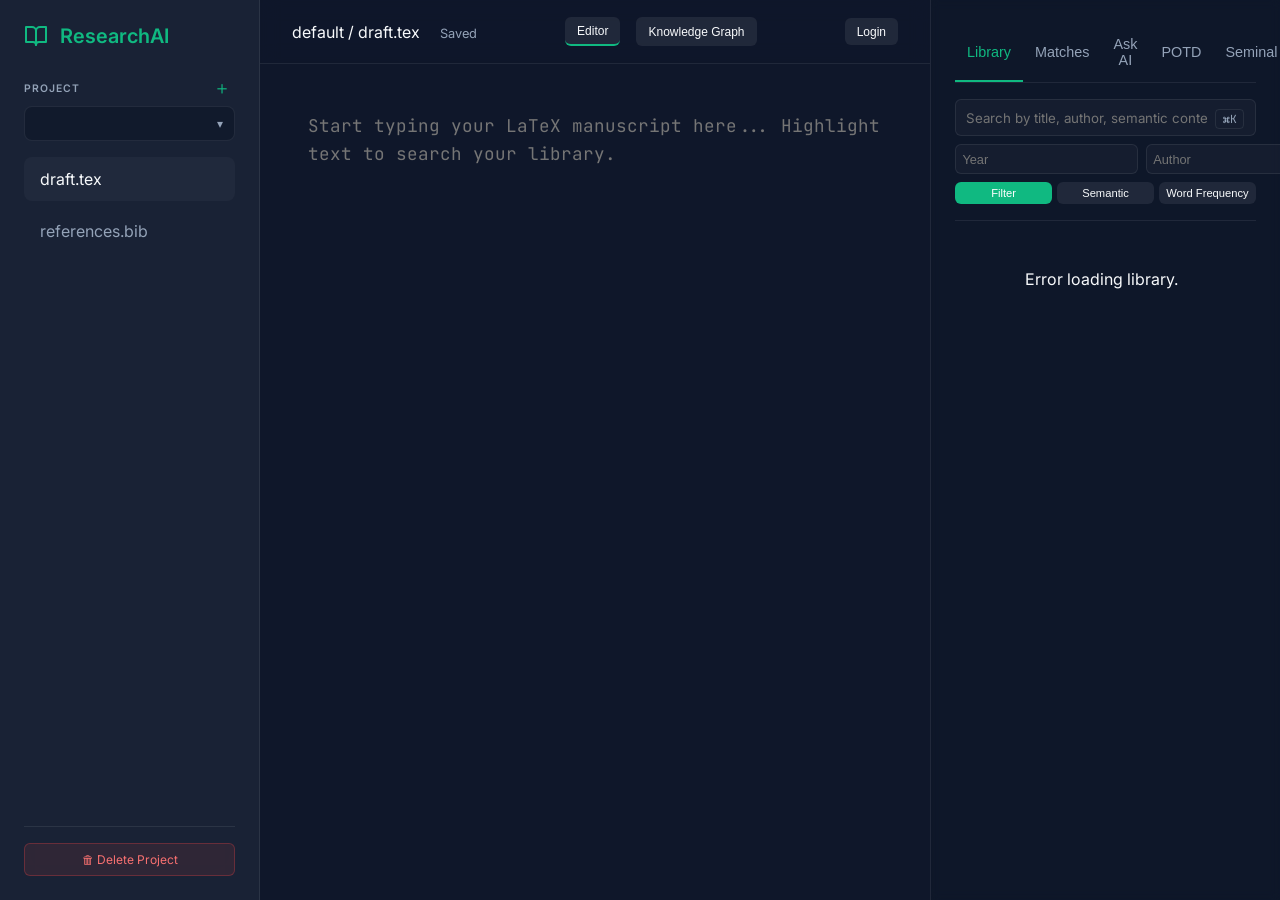
==== frontend_module/index.html @ eb029fa6 "first commit" ====
<!doctype html>
<html lang="en">
  <head>
    <meta charset="UTF-8" />
    <meta name="viewport" content="width=device-width, initial-scale=1.0" />
    <title>My AI Research Assistant | LaTeX Editor</title>
    <meta
      name="description"
      content="AI-powered LaTeX editor with semantic search and citation management across multiple projects."
    />
    <link rel="stylesheet" href="style.css?v=3" />
    <!-- Load D3.js for Knowledge Graph -->
    <script src="https://d3js.org/d3.v7.min.js"></script>
  </head>
  <body>
    <div class="app-container">
      <!-- Sidebar Overlay for mobile -->
      <div id="sidebar-overlay" class="sidebar-overlay mobile-only"></div>

      <!-- Sidebar -->
      <aside class="sidebar">
        <div class="logo">
          <svg
            aria-hidden="true"
            width="24"
            height="24"
            viewBox="0 0 24 24"
            fill="none"
            stroke="currentColor"
            stroke-width="2"
            stroke-linecap="round"
            stroke-linejoin="round"
          >
            <path d="M2 3h6a4 4 0 0 1 4 4v14a3 3 0 0 0-3-3H2z"></path>
            <path d="M22 3h-6a4 4 0 0 0-4 4v14a3 3 0 0 1 3-3h7z"></path>
          </svg>
          <span>ResearchAI</span>
        </div>

        <!-- Project Switcher -->
        <div class="project-section">
          <div class="project-section-header">
            <span class="project-label">PROJECT</span>
            <button
              id="btn-new-project"
              class="icon-btn"
              title="New Project"
              aria-label="Create new project"
            >
              ＋
            </button>
          </div>
          <div class="project-select-wrapper">
            <select id="project-select" aria-label="Select project"></select>
          </div>
        </div>

        <!-- New Project Modal (inline) -->
        <div id="new-project-modal" class="inline-modal hidden">
          <input
            id="new-project-name"
            type="text"
            placeholder="my-paper-name"
            autocomplete="off"
            aria-label="New project name"
          />
          <div class="inline-modal-actions">
            <button id="btn-create-project" class="action-btn-sm" disabled>
              Create
            </button>
            <button id="btn-cancel-project" class="action-btn-sm secondary">
              Cancel
            </button>
          </div>
        </div>

        <!-- File List -->
        <nav>
          <ul id="file-list">
            <li
              class="nav-item active"
              data-file="draft"
              role="button"
              tabindex="0"
            >
              draft.tex
            </li>
            <li class="nav-item" data-file="bib" role="button" tabindex="0">
              references.bib
            </li>
          </ul>
        </nav>

        <!-- Delete Project -->
        <div class="sidebar-footer">
          <button
            id="btn-delete-project"
            class="danger-btn"
            title="Delete active project"
          >
            🗑 Delete Project
          </button>
        </div>
      </aside>

      <!-- Main Workspace -->
      <main class="main-content">
        <header class="header">
          <div class="mobile-header-left">
            <button
              id="btn-toggle-sidebar"
              class="icon-btn mobile-only"
              aria-label="Toggle Sidebar"
              title="Toggle Sidebar"
            >
              ☰
            </button>
            <div class="file-info">
              <span id="current-filename">default / draft.tex</span>
              <span
                id="save-status"
                role="status"
                aria-live="polite"
                style="
                  margin-left: 1rem;
                  color: var(--text-secondary);
                  font-size: 0.8rem;
                "
                >Saved</span
              >
            </div>
          </div>
          <nav class="header-actions desktop-only">
            <button id="btn-editor" class="view-btn active-view">Editor</button>
            <button id="btn-graph" class="view-btn">Knowledge Graph</button>
          </nav>
          <div class="actions">
            <button id="auth-btn" class="view-btn">Login</button>
          </div>
        </header>

        <div class="editor-wrapper" id="editor-workspace">
          <textarea
            id="latex-editor"
            placeholder="Start typing your LaTeX manuscript here... Highlight text to search your library."
            aria-label="LaTeX Editor"
          ></textarea>
        </div>

        <!-- Knowledge Graph Workspace -->
        <div id="graph-workspace">
          <svg
            id="graph-canvas"
            role="img"
            aria-label="Knowledge Graph Visualization"
          ></svg>
        </div>

        <!-- Mobile Bottom Nav -->
        <nav class="mobile-nav mobile-only">
          <button
            id="mobile-btn-editor"
            class="mobile-nav-item active"
            data-view="editor"
          >
            <svg
              aria-hidden="true"
              width="20"
              height="20"
              viewBox="0 0 24 24"
              fill="none"
              stroke="currentColor"
              stroke-width="2"
            >
              <path
                d="M11 4H4a2 2 0 0 0-2 2v14a2 2 0 0 0 2 2h14a2 2 0 0 0 2-2v-7"
              ></path>
              <path
                d="M18.5 2.5a2.121 2.121 0 0 1 3 3L12 15l-4 1 1-4 9.5-9.5z"
              ></path>
            </svg>
            <span>Editor</span>
          </button>
          <button
            id="mobile-btn-matches"
            class="mobile-nav-item"
            data-view="matches"
          >
            <svg
              aria-hidden="true"
              width="20"
              height="20"
              viewBox="0 0 24 24"
              fill="none"
              stroke="currentColor"
              stroke-width="2"
            >
              <circle cx="11" cy="11" r="8"></circle>
              <line x1="21" y1="21" x2="16.65" y2="16.65"></line>
            </svg>
            <span>Matches</span>
          </button>
          <button
            id="mobile-btn-library"
            class="mobile-nav-item"
            data-view="library"
          >
            <svg
              aria-hidden="true"
              width="20"
              height="20"
              viewBox="0 0 24 24"
              fill="none"
              stroke="currentColor"
              stroke-width="2"
            >
              <path d="M4 19.5A2.5 2.5 0 0 1 6.5 17H20"></path>
              <path
                d="M6.5 2H20v20H6.5A2.5 2.5 0 0 1 4 19.5v-15A2.5 2.5 0 0 1 6.5 2z"
              ></path>
            </svg>
            <span>Library</span>
          </button>
          <button
            id="mobile-btn-graph"
            class="mobile-nav-item"
            data-view="graph"
          >
            <svg
              aria-hidden="true"
              width="20"
              height="20"
              viewBox="0 0 24 24"
              fill="none"
              stroke="currentColor"
              stroke-width="2"
            >
              <circle cx="18" cy="5" r="3"></circle>
              <circle cx="6" cy="12" r="3"></circle>
              <circle cx="18" cy="19" r="3"></circle>
              <line x1="8.59" y1="13.51" x2="15.42" y2="17.49"></line>
              <line x1="15.41" y1="6.51" x2="8.59" y2="10.49"></line>
            </svg>
            <span>Graph</span>
          </button>
          <button id="mobile-btn-chat" class="mobile-nav-item" data-view="chat">
            <svg
              aria-hidden="true"
              width="20"
              height="20"
              viewBox="0 0 24 24"
              fill="none"
              stroke="currentColor"
              stroke-width="2"
            >
              <path
                d="M21 15a2 2 0 0 1-2 2H7l-4 4V5a2 2 0 0 1 2-2h14a2 2 0 0 1 2 2z"
              ></path>
            </svg>
            <span>AI Chat</span>
          </button>
        </nav>
      </main>

      <!-- Smart Results Panel -->
      <aside class="side-panel">
        <div class="panel-header" role="tablist">
          <button
            id="tab-library"
            class="panel-tab active"
            role="tab"
            aria-controls="library-container"
            aria-selected="true"
          >
            Library
          </button>
          <button
            id="tab-matches"
            class="panel-tab"
            role="tab"
            aria-controls="results-container"
            aria-selected="false"
          >
            Matches
          </button>
          <button
            id="tab-chat"
            class="panel-tab"
            role="tab"
            aria-controls="chat-container"
            aria-selected="false"
          >
            Ask AI
          </button>
          <button
            id="tab-potd"
            class="panel-tab"
            role="tab"
            aria-controls="potd-container"
            aria-selected="false"
          >
            POTD
          </button>
          <button
            id="tab-seminal"
            class="panel-tab"
            role="tab"
            aria-controls="seminal-container"
            aria-selected="false"
          >
            Seminal
          </button>
        </div>

        <div
          id="library-container"
          class="panel-content active-content"
          role="tabpanel"
          aria-labelledby="tab-library"
        >
          <div
            class="library-search-wrapper"
            style="
              padding-bottom: 1rem;
              border-bottom: 1px solid var(--glass-border);
              margin-bottom: 1rem;
            "
          >
            <div style="position: relative; width: 100%; margin-bottom: 0.5rem">
              <input
                type="text"
                id="library-search-input"
                aria-label="Library Search"
                placeholder="Search by title, author, semantic context..."
                style="
                  width: 100%;
                  background: var(--glass-bg);
                  border: 1px solid var(--glass-border);
                  border-radius: 0.375rem;
                  color: var(--text-primary);
                  font-family: var(--font-sans);
                  padding: 0.6rem;
                  padding-right: 3rem;
                  outline: none;
                  box-sizing: border-box;
                "
              />
              <kbd
                style="
                  position: absolute;
                  right: 0.75rem;
                  top: 0.65rem;
                  font-family: var(--font-mono);
                  font-size: 0.7rem;
                  color: var(--text-secondary);
                  background: transparent;
                  padding: 0.1rem 0.4rem;
                  border-radius: 0.25rem;
                  border: 1px solid var(--glass-border);
                  pointer-events: none;
                "
                >⌘K</kbd
              >
            </div>
            <div style="display: flex; gap: 0.5rem; margin-bottom: 0.5rem">
              <input
                type="number"
                id="library-filter-year"
                aria-label="Filter by Year"
                placeholder="Year"
                style="
                  flex: 1;
                  background: var(--glass-bg);
                  border: 1px solid var(--glass-border);
                  border-radius: 0.375rem;
                  color: var(--text-primary);
                  padding: 0.4rem;
                  outline: none;
                  font-size: 0.8rem;
                "
              />
              <input
                type="text"
                id="library-filter-author"
                aria-label="Filter by Author"
                placeholder="Author"
                style="
                  flex: 1;
                  background: var(--glass-bg);
                  border: 1px solid var(--glass-border);
                  border-radius: 0.375rem;
                  color: var(--text-primary);
                  padding: 0.4rem;
                  outline: none;
                  font-size: 0.8rem;
                "
              />
              <input
                type="text"
                id="library-filter-journal"
                aria-label="Filter by Journal"
                placeholder="Journal"
                style="
                  flex: 1;
                  background: var(--glass-bg);
                  border: 1px solid var(--glass-border);
                  border-radius: 0.375rem;
                  color: var(--text-primary);
                  padding: 0.4rem;
                  outline: none;
                  font-size: 0.8rem;
                "
              />
            </div>
            <div style="display: flex; gap: 0.3rem; flex-wrap: wrap">
              <button
                id="btn-search-filter"
                class="view-btn active"
                style="
                  flex: 1;
                  justify-content: center;
                  font-size: 0.7rem;
                  padding: 0.3rem;
                "
              >
                Filter
              </button>
              <button
                id="btn-search-semantic"
                class="view-btn"
                style="
                  flex: 1;
                  justify-content: center;
                  font-size: 0.7rem;
                  padding: 0.3rem;
                "
              >
                Semantic
              </button>
              <button
                id="btn-search-freq"
                class="view-btn"
                style="
                  flex: 1;
                  justify-content: center;
                  font-size: 0.7rem;
                  padding: 0.3rem;
                "
              >
                Word Frequency
              </button>
            </div>
          </div>
          <div
            id="library-list"
            style="overflow-y: auto; flex: 1; padding-right: 0.5rem"
          >
            <div
              class="text-secondary"
              style="font-size: 0.9rem; text-align: center; margin-top: 2rem"
            >
              Loading library...
            </div>
          </div>
        </div>

        <div
          id="results-container"
          class="panel-content"
          style="display: none"
          role="tabpanel"
          aria-labelledby="tab-matches"
        >
          <div
            class="empty-state"
            style="text-align: center; padding: 2rem 1rem"
          >
            <div
              style="font-size: 2rem; margin-bottom: 1rem"
              aria-hidden="true"
            >
              🔍
            </div>
            <div
              class="text-secondary"
              style="margin-bottom: 0.5rem; font-weight: 500"
            >
              No matches yet
            </div>
            <div
              style="
                font-size: 0.85rem;
                color: var(--text-secondary);
                opacity: 0.8;
              "
            >
              Highlight a claim in your draft to find supporting papers.
            </div>
          </div>
        </div>

        <div
          id="chat-container"
          class="panel-content"
          style="display: none"
          role="tabpanel"
          aria-labelledby="tab-chat"
        >
          <div
            id="chat-controls"
            style="
              padding: 10px;
              border-bottom: 1px solid var(--glass-border);
              text-align: center;
            "
          >
            <button
              id="btn-activate-ai"
              class="view-btn"
              style="
                width: 100%;
                justify-content: center;
                background: var(--accent-color);
                color: white;
              "
            >
              Activate AI Chat
            </button>
            <div
              id="ai-status"
              role="status"
              aria-live="polite"
              class="text-secondary"
              style="font-size: 0.8rem; margin-top: 5px"
            >
              Status: Offline
            </div>
          </div>
          <div id="chat-messages">
            <div class="chat-message assistant-msg">
              Hi! Highlight some text and I can synthesize an answer based on
              your library.
            </div>
          </div>
          <div
            class="chat-input-wrapper"
            style="
              flex-direction: column;
              align-items: stretch;
              padding: 0.5rem;
              gap: 0;
            "
          >
            <div
              style="
                display: flex;
                width: 100%;
                gap: 0.5rem;
                align-items: center;
              "
            >
              <textarea
                id="chat-input"
                aria-label="Chat input"
                aria-describedby="chat-input-hint"
                placeholder="Ask about the retrieved papers..."
                style="flex: 1; resize: none; min-height: 40px"
              ></textarea>
              <button
                id="btn-send-chat"
                aria-label="Send"
                title="Type a message to send"
                disabled
              >
                ↑
              </button>
            </div>
            <div
              id="chat-input-hint"
              style="
                font-size: 0.7rem;
                color: var(--text-secondary);
                text-align: right;
                margin-top: 4px;
                pointer-events: none;
                padding-right: 42px;
              "
            >
              <kbd
                style="
                  font-family: var(--font-mono);
                  background: transparent;
                  border: 1px solid var(--glass-border);
                  border-radius: 0.25rem;
                  padding: 0.1rem 0.3rem;
                "
                >Enter</kbd
              >
              to send,
              <kbd
                style="
                  font-family: var(--font-mono);
                  background: transparent;
                  border: 1px solid var(--glass-border);
                  border-radius: 0.25rem;
                  padding: 0.1rem 0.3rem;
                "
                >Shift + Enter</kbd
              >
              for new line
            </div>
          </div>
        </div>
        <div
          id="potd-container"
          class="panel-content"
          style="display: none"
          role="tabpanel"
          aria-labelledby="tab-potd"
        >
          <div
            class="text-secondary"
            style="
              font-size: 0.9rem;
              text-align: center;
              margin-top: 1rem;
              margin-bottom: 1rem;
            "
          >
            Top papers citing your library that you haven't read yet.
          </div>
          <div
            style="
              display: flex;
              gap: 0.3rem;
              flex-wrap: wrap;
              margin-bottom: 1rem;
            "
          >
            <button
              id="btn-refresh-potd"
              class="view-btn"
              onclick="loadPOTD()"
              style="
                width: 100%;
                background: var(--accent-color);
                color: white;
                justify-content: center;
              "
            >
              Refresh POTD
            </button>
          </div>
          <div
            id="potd-list"
            style="overflow-y: auto; flex: 1; padding-right: 0.5rem"
          >
            <!-- POTD results will go here -->
          </div>
        </div>

        <div
          id="seminal-container"
          class="panel-content"
          style="display: none"
          role="tabpanel"
          aria-labelledby="tab-seminal"
        >
          <div
            class="text-secondary"
            style="
              font-size: 0.9rem;
              text-align: center;
              margin-top: 1rem;
              margin-bottom: 1rem;
            "
          >
            Foundational papers cited most frequently by your library.
          </div>
          <div
            style="
              display: flex;
              gap: 0.3rem;
              flex-wrap: wrap;
              margin-bottom: 1rem;
            "
          >
            <button
              id="btn-refresh-seminal"
              class="view-btn"
              onclick="loadSeminal()"
              style="
                width: 100%;
                background: var(--accent-color);
                color: white;
                justify-content: center;
              "
            >
              Refresh Seminal
            </button>
          </div>
          <div
            id="seminal-list"
            style="overflow-y: auto; flex: 1; padding-right: 0.5rem"
          >
            <!-- Seminal results will go here -->
          </div>
        </div>
      </aside>
    </div>

    <!-- PDF Modal -->
    <div id="pdf-modal" class="modal-overlay">
      <div class="modal-content" role="dialog" aria-modal="true" aria-label="PDF Viewer">
        <button
          class="close-modal"
          id="close-pdf-modal"
          aria-label="Close PDF viewer"
          title="Close PDF viewer"
        >
          &times;
        </button>
        <iframe id="pdf-frame" src=""></iframe>
      </div>
    </div>

    <!-- Text Modal -->
    <div id="text-modal" class="modal-overlay">
      <div class="modal-content" style="max-width: 800px; padding: 2rem" role="dialog" aria-modal="true" aria-labelledby="text-modal-title">
        <button
          class="close-modal"
          id="close-text-modal"
          aria-label="Close Text viewer"
          title="Close Text viewer"
        >
          &times;
        </button>
        <h3
          id="text-modal-title"
          style="
            margin-top: 0;
            margin-bottom: 1rem;
            border-bottom: 1px solid var(--glass-border);
            padding-bottom: 0.5rem;
          "
        >
          Raw Text
        </h3>
        <div
          id="text-modal-body"
          style="
            white-space: pre-wrap;
            font-family: var(--font-mono);
            font-size: 0.9rem;
            overflow-y: auto;
            height: calc(100% - 60px);
            color: var(--text-secondary);
          "
        >
          Loading...
        </div>
      </div>
    </div>

    <!-- Graph Modal -->
    <div id="graph-modal" class="modal-overlay">
      <div class="modal-content" style="max-width: 90vw; height: 90vh" role="dialog" aria-modal="true" aria-label="Knowledge Graph Explorer">
        <button
          class="close-modal"
          id="close-graph-modal"
          aria-label="Close Graph viewer"
          title="Close Graph viewer"
        >
          &times;
        </button>
        <iframe
          id="graph-frame"
          src=""
          style="width: 100%; height: 100%; border: none; border-radius: 8px"
        ></iframe>
      </div>
    </div>

    <!-- Application Script -->
    <script src="app.js?v=3"></script>
  </body>
</html>
---- frontend_module/style.css ----
@import url("https://fonts.googleapis.com/css2?family=Inter:wght@300;400;500;600&family=JetBrains+Mono&display=swap");

:root {
  --bg-color: #0f172a;
  --sidebar-bg: rgba(30, 41, 59, 0.7);
  --glass-bg: rgba(255, 255, 255, 0.03);
  --glass-border: rgba(255, 255, 255, 0.08);
  --accent-color: #10b981; /* Emerald */
  --accent-glow: rgba(16, 185, 129, 0.3);
  --text-primary: #f8fafc;
  --text-secondary: #94a3b8;
  --font-sans: "Inter", sans-serif;
  --font-mono: "JetBrains Mono", monospace;
  --shadow-lg: 0 10px 25px -5px rgba(0, 0, 0, 0.3);
  --transition: all 0.3s cubic-bezier(0.4, 0, 0.2, 1);
}

* {
  margin: 0;
  padding: 0;
  box-sizing: border-box;
}

body {
  background-color: var(--bg-color);
  color: var(--text-primary);
  font-family: var(--font-sans);
  height: 100vh;
  overflow: hidden;
}

/* Layout */
.app-container {
  display: flex;
  height: 100vh;
  width: 100vw;
}

/* Sidebar */
.sidebar {
  width: 260px;
  background: var(--sidebar-bg);
  backdrop-filter: blur(20px);
  border-right: 1px solid var(--glass-border);
  display: flex;
  flex-direction: column;
  padding: 1.5rem;
}

.logo {
  font-weight: 600;
  font-size: 1.25rem;
  margin-bottom: 2rem;
  display: flex;
  align-items: center;
  gap: 0.75rem;
  color: var(--accent-color);
}

.nav-item {
  padding: 0.75rem 1rem;
  border-radius: 0.5rem;
  cursor: pointer;
  color: var(--text-secondary);
  transition: var(--transition);
  margin-bottom: 0.5rem;
  list-style: none;
}

.nav-item:hover,
.nav-item.active {
  background: var(--glass-bg);
  color: var(--text-primary);
}

.nav-item:focus-visible {
  outline: 2px solid var(--accent-color);
  outline-offset: -2px;
}

/* Global focus-visible for interactive elements */
button:focus-visible,
input:focus-visible,
textarea:focus-visible,
select:focus-visible {
  outline: 2px solid var(--accent-color) !important;
  outline-offset: 2px;
}

/* Global disabled states */
button:disabled,
input:disabled,
textarea:disabled,
select:disabled {
  opacity: 0.5;
  cursor: not-allowed !important;
}

/* Main Editor Area */
.main-content {
  flex: 1;
  display: flex;
  flex-direction: column;
}

.header {
  height: 64px;
  border-bottom: 1px solid var(--glass-border);
  display: flex;
  align-items: center;
  justify-content: space-between;
  padding: 0 2rem;
  background: rgba(15, 23, 42, 0.5);
  backdrop-filter: blur(10px);
}

.editor-wrapper {
  flex: 1;
  background: transparent;
  padding: 2rem;
  position: relative;
}

textarea#latex-editor {
  width: 100%;
  height: 100%;
  background: transparent;
  border: none;
  outline: none;
  color: var(--text-primary);
  font-family: var(--font-mono);
  font-size: 1.1rem;
  line-height: 1.6;
  resize: none;
  padding: 1rem;
}

/* Smart Side-Panel */
.side-panel {
  width: 350px;
  border-left: 1px solid var(--glass-border);
  background: rgba(15, 23, 42, 0.3);
  backdrop-filter: blur(5px);
  display: flex;
  flex-direction: column;
  padding: 1.5rem;
  overflow-y: auto;
}

.panel-title {
  font-size: 0.875rem;
  text-transform: uppercase;
  letter-spacing: 0.05em;
  color: var(--text-secondary);
  margin-bottom: 1.5rem;
}

/* Result Cards */
.result-card {
  background: var(--glass-bg);
  border: 1px solid var(--glass-border);
  border-radius: 0.75rem;
  padding: 1.25rem;
  margin-bottom: 1rem;
  transition: var(--transition);
  animation: slideIn 0.4s ease-out;
}

.result-card:hover {
  border-color: var(--accent-color);
  box-shadow: 0 0 15px var(--accent-glow);
  transform: translateY(-2px);
}

.result-title {
  font-weight: 500;
  font-size: 1rem;
  margin-bottom: 0.5rem;
}

.result-summary {
  font-size: 0.875rem;
  color: var(--text-secondary);
  display: -webkit-box;
  -webkit-line-clamp: 3;
  -webkit-box-orient: vertical;
  overflow: hidden;
  margin-bottom: 1rem;
}

.result-footer {
  display: flex;
  justify-content: space-between;
  align-items: center;
}

.score-badge {
  background: var(--accent-glow);
  color: var(--accent-color);
  padding: 0.25rem 0.5rem;
  border-radius: 0.25rem;
  font-size: 0.75rem;
  font-weight: 600;
}

.view-btn {
  color: var(--text-primary);
  background: var(--glass-border);
  border: none;
  padding: 0.4rem 0.75rem;
  padding: 0.4rem 0.75rem;
  border-radius: 0.375rem;
  font-size: 0.75rem;
  cursor: pointer;
  transition: var(--transition);
}

.view-btn:hover {
  background: var(--text-secondary);
}

.view-btn.active {
  background: var(--accent-color);
  color: white;
}

/* Modal */
.modal-overlay {
  position: fixed;
  top: 0;
  left: 0;
  width: 100%;
  height: 100%;
  background: rgba(0, 0, 0, 0.8);
  backdrop-filter: blur(8px);
  display: none; /* Toggle with JS */
  justify-content: center;
  align-items: center;
  z-index: 1000;
}

.modal-content {
  background: var(--bg-color);
  width: 90%;
  height: 90%;
  border-radius: 1rem;
  border: 1px solid var(--glass-border);
  position: relative;
  overflow: hidden;
}

.close-modal {
  position: absolute;
  top: 1rem;
  right: 1.5rem;
  font-size: 2rem;
  cursor: pointer;
  z-index: 10;
  background: none;
  border: none;
  color: var(--text-secondary);
  transition: var(--transition);
}

.close-modal:hover {
  color: var(--text-primary);
}

.close-modal:focus-visible {
  outline: none;
  color: var(--text-primary);
  border-radius: 4px;
  box-shadow: 0 0 0 2px var(--accent-glow);
}

iframe#pdf-frame {
  width: 100%;
  height: 100%;
  border: none;
}

@keyframes slideIn {
  from {
    opacity: 0;
    transform: translateX(20px);
  }
  to {
    opacity: 1;
    transform: translateX(0);
  }
}

/* Graph View */
#graph-workspace {
  position: absolute;
  top: 64px;
  left: 260px;
  width: calc(100vw - 610px);
  height: calc(100vh - 64px);
  background: #0f172a; /* Deep slate background */
  display: none; /* Toggle with JS */
  z-index: 50;
  overflow: hidden;
}

#graph-canvas-container {
  width: 100%;
  height: 100%;
  background: radial-gradient(circle at 50% 50%, #1e293b 0%, #0f172a 100%);
}

#graph-canvas {
  width: 100%;
  height: 100%;
}

.node {
  cursor: pointer;
  filter: drop-shadow(0 0 5px var(--accent-glow));
}

.link {
  stroke: var(--glass-border);
  stroke-opacity: 0.6;
}

.citation-ready {
  background: var(--accent-color) !important;
  color: var(--bg-color) !important;
}

/* Toggle Switch Styling */
.header-actions {
  display: flex;
  gap: 1rem;
}

.active-view {
  border-bottom: 2px solid var(--accent-color) !important;
  color: var(--text-primary) !important;
}

/* Scrollbar */
::-webkit-scrollbar {
  width: 6px;
}
::-webkit-scrollbar-track {
  background: transparent;
}
::-webkit-scrollbar-thumb {
  background: var(--glass-border);
  border-radius: 3px;
}
::-webkit-scrollbar-thumb:hover {
  background: var(--text-secondary);
}

/* ── Project Switcher ──────────────────────────────────────────────────── */

.project-section {
  margin-bottom: 1rem;
}

.project-section-header {
  display: flex;
  justify-content: space-between;
  align-items: center;
  margin-bottom: 0.5rem;
}

.project-label {
  font-size: 0.65rem;
  font-weight: 600;
  letter-spacing: 0.1em;
  color: var(--text-secondary);
  text-transform: uppercase;
}

.icon-btn {
  background: none;
  border: none;
  color: var(--accent-color);
  font-size: 1.1rem;
  cursor: pointer;
  padding: 0 0.25rem;
  line-height: 1;
  transition: var(--transition);
}

.icon-btn:hover {
  color: var(--text-primary);
  transform: scale(1.2);
}

.project-select-wrapper {
  position: relative;
}

.project-select-wrapper::after {
  content: "▾";
  position: absolute;
  right: 0.75rem;
  top: 50%;
  transform: translateY(-50%);
  pointer-events: none;
  color: var(--text-secondary);
  font-size: 0.75rem;
}

#project-select {
  width: 100%;
  appearance: none;
  -webkit-appearance: none;
  background: rgba(15, 23, 42, 0.7);
  border: 1px solid var(--glass-border);
  border-radius: 0.5rem;
  color: var(--text-primary);
  font-family: var(--font-sans);
  font-size: 0.875rem;
  padding: 0.5rem 2rem 0.5rem 0.75rem;
  cursor: pointer;
  transition: var(--transition);
  outline: none;
}

#project-select:hover,
#project-select:focus {
  border-color: var(--accent-color);
  box-shadow: 0 0 0 2px var(--accent-glow);
}

/* Inline new-project modal */
.inline-modal {
  background: rgba(15, 23, 42, 0.9);
  border: 1px solid var(--glass-border);
  border-radius: 0.5rem;
  padding: 0.75rem;
  margin-bottom: 1rem;
  animation: slideIn 0.2s ease-out;
}

.inline-modal.hidden {
  display: none;
}

.inline-modal input {
  width: 100%;
  background: var(--glass-bg);
  border: 1px solid var(--glass-border);
  border-radius: 0.375rem;
  color: var(--text-primary);
  font-family: var(--font-mono);
  font-size: 0.8rem;
  padding: 0.4rem 0.6rem;
  outline: none;
  margin-bottom: 0.5rem;
  transition: var(--transition);
}

.inline-modal input:focus {
  border-color: var(--accent-color);
}

.inline-modal-actions {
  display: flex;
  gap: 0.5rem;
}

.action-btn-sm {
  flex: 1;
  padding: 0.35rem 0.5rem;
  border-radius: 0.375rem;
  border: none;
  font-family: var(--font-sans);
  font-size: 0.75rem;
  font-weight: 500;
  cursor: pointer;
  transition: var(--transition);
  background: var(--accent-color);
  color: var(--bg-color);
}

.action-btn-sm.secondary {
  background: var(--glass-border);
  color: var(--text-secondary);
}

.action-btn-sm:hover {
  filter: brightness(1.2);
}

/* Sidebar footer / delete button */
.sidebar-footer {
  margin-top: auto;
  padding-top: 1rem;
  border-top: 1px solid var(--glass-border);
}

.danger-btn {
  width: 100%;
  padding: 0.5rem;
  background: rgba(239, 68, 68, 0.1);
  border: 1px solid rgba(239, 68, 68, 0.3);
  border-radius: 0.375rem;
  color: #f87171;
  font-family: var(--font-sans);
  font-size: 0.75rem;
  cursor: pointer;
  transition: var(--transition);
}

.danger-btn:hover {
  background: rgba(239, 68, 68, 0.25);
  border-color: #f87171;
}

/* Chat UI Styles */
.panel-header {
  display: flex;
  border-bottom: 1px solid var(--glass-border);
  margin-bottom: 1rem;
}

.panel-tab {
  flex: 1;
  background: transparent;
  border: none;
  color: var(--text-secondary);
  padding: 0.75rem;
  font-size: 0.9rem;
  font-weight: 500;
  cursor: pointer;
  border-bottom: 2px solid transparent;
  transition: var(--transition);
}

.panel-tab.active {
  color: var(--accent-color);
  border-bottom-color: var(--accent-color);
}

.panel-content {
  display: none;
  flex-direction: column;
  height: calc(100% - 3rem);
}

.panel-content.active-content {
  display: flex;
}

#chat-container {
  display: flex;
  flex-direction: column;
  height: calc(100% - 4rem); /* adjusting for header */
}

#chat-messages {
  flex: 1;
  overflow-y: auto;
  display: flex;
  flex-direction: column;
  gap: 1rem;
  padding-bottom: 1rem;
}

.chat-message {
  padding: 10px;
  margin-bottom: 10px;
  border-radius: 8px;
  font-size: 0.9rem;
  line-height: 1.4;
}

.library-card {
  cursor: pointer;
  user-select: none;
  transition: transform 0.1s ease;
}

.library-card:active {
  transform: scale(0.98);
}

.chat-message {
  padding: 0.75rem;
  border-radius: 0.5rem;
  font-size: 0.9rem;
  line-height: 1.4;
  word-wrap: break-word;
}

.assistant-msg {
  background: rgba(16, 185, 129, 0.1);
  border-left: 3px solid var(--accent-color);
  color: var(--text-primary);
}

.user-msg {
  background: var(--glass-bg);
  border: 1px solid var(--glass-border);
  color: var(--text-secondary);
  align-self: flex-end;
  max-width: 90%;
}

.chat-input-wrapper {
  display: flex;
  gap: 0.5rem;
  background: var(--bg-color);
  border: 1px solid var(--glass-border);
  border-radius: 0.5rem;
  padding: 0.5rem;
  align-items: center;
}

#chat-input {
  flex: 1;
  background: transparent;
  border: none;
  color: var(--text-primary);
  font-family: var(--font-sans);
  resize: none;
  height: 40px;
  outline: none;
}

#btn-send-chat {
  background: var(--accent-color);
  color: var(--bg-color);
  border: none;
  border-radius: 0.25rem;
  width: 32px;
  height: 32px;
  display: flex;
  align-items: center;
  justify-content: center;
  cursor: pointer;
  transition: var(--transition);
}

#btn-send-chat:hover {
  box-shadow: 0 0 10px var(--accent-glow);
}

.library-card {
  cursor: pointer;
  user-select: none;
  transition: transform 0.1s ease;
}

.library-card:active {
  transform: scale(0.98);
}

/* ── Mobile & Responsive ────────────────────────────────────────────────── */

.mobile-only {
  display: none;
}

.desktop-only {
  display: flex;
}

@media (max-width: 768px) {
  .desktop-only {
    display: none !important;
  }

  .mobile-only {
    display: flex !important;
  }

  .app-container {
    flex-direction: column;
    overflow: hidden;
  }

  /* Sidebar as mobile overlay */
  .sidebar {
    position: fixed;
    top: 0;
    left: 0;
    bottom: 0;
    z-index: 2000;
    width: 280px;
    transform: translateX(-100%);
    transition: transform 0.3s ease;
    box-shadow: 20px 0 50px rgba(0, 0, 0, 0.5);
  }

  .sidebar.show {
    transform: translateX(0);
  }

  .sidebar-overlay {
    position: fixed;
    top: 0;
    left: 0;
    right: 0;
    bottom: 0;
    background: rgba(0, 0, 0, 0.5);
    backdrop-filter: blur(4px);
    z-index: 1999;
    display: none;
  }

  .sidebar-overlay.show {
    display: block;
  }

  /* Main Content adjustments */
  .main-content {
    height: calc(100vh - 60px); /* Leave space for bottom nav */
    width: 100vw;
  }

  .header {
    padding: 0 1rem;
    height: 56px;
  }

  .mobile-header-left {
    display: flex;
    align-items: center;
    gap: 0.75rem;
  }

  .file-info {
    display: flex;
    flex-direction: column;
    gap: 2px;
    padding-top: 4px;
  }

  #current-filename {
    max-width: 150px;
    white-space: nowrap;
    overflow: hidden;
    text-overflow: ellipsis;
    font-size: 0.85rem;
  }

  #save-status {
    margin-left: 0 !important;
    font-size: 0.7rem !important;
  }

  .editor-wrapper {
    padding: 1rem;
  }

  textarea#latex-editor {
    font-size: 1rem;
  }

  /* Side Panel as full screen on mobile */
  .side-panel {
    position: fixed;
    top: 56px; /* Below header */
    left: 0;
    right: 0;
    bottom: 60px; /* Above bottom nav */
    width: 100vw;
    z-index: 100;
    border-left: none;
    background: var(--bg-color);
    display: none; /* Controlled by JS / Mobile Tabs */
  }

  .side-panel.mobile-active {
    display: flex;
  }

  /* Graph View on mobile */
  #graph-workspace {
    left: 0;
    width: 100vw;
    height: calc(100vh - 116px);
  }

  /* Mobile Bottom Navigation */
  .mobile-nav {
    height: 60px;
    background: var(--sidebar-bg);
    backdrop-filter: blur(20px);
    border-top: 1px solid var(--glass-border);
    display: flex;
    justify-content: space-around;
    align-items: center;
    position: fixed;
    bottom: 0;
    left: 0;
    right: 0;
    z-index: 1000;
  }

  .mobile-nav-item {
    background: none;
    border: none;
    color: var(--text-secondary);
    display: flex;
    flex-direction: column;
    align-items: center;
    gap: 0.25rem;
    font-size: 0.65rem;
    padding: 0.5rem;
    flex: 1;
    cursor: pointer;
    transition: var(--transition);
  }

  .mobile-nav-item svg {
    opacity: 0.7;
  }

  .mobile-nav-item.active {
    color: var(--accent-color);
  }

  .mobile-nav-item.active svg {
    opacity: 1;
  }

  /* Modals on mobile */
  .modal-content {
    width: 100%;
    height: 100%;
    border-radius: 0;
  }

  .close-modal {
    top: 0.5rem;
    right: 1rem;
  }
}

/* Toast Notification */
.toast-notification {
  position: fixed;
  bottom: 80px; /* Above bottom nav */
  left: 50%;
  transform: translateX(-50%) translateY(20px);
  background: var(--accent-color);
  color: var(--bg-color);
  padding: 0.75rem 1.5rem;
  border-radius: 2rem;
  font-size: 0.85rem;
  font-weight: 500;
  box-shadow: 0 4px 15px rgba(16, 185, 129, 0.4);
  z-index: 2500;
  opacity: 0;
  visibility: hidden;
  transition: all 0.3s cubic-bezier(0.68, -0.55, 0.265, 1.55);
  pointer-events: none;
  text-align: center;
  white-space: nowrap;
}

.toast-notification.show {
  opacity: 1;
  visibility: visible;
  transform: translateX(-50%) translateY(0);
}

@media (max-width: 768px) {
  .close-modal {
    background: rgba(15, 23, 42, 0.8) !important;
    border-radius: 50%;
    width: 40px;
    height: 40px;
    display: flex;
    align-items: center;
    justify-content: center;
    color: white !important;
    box-shadow: 0 4px 10px rgba(0, 0, 0, 0.5);
  }
}
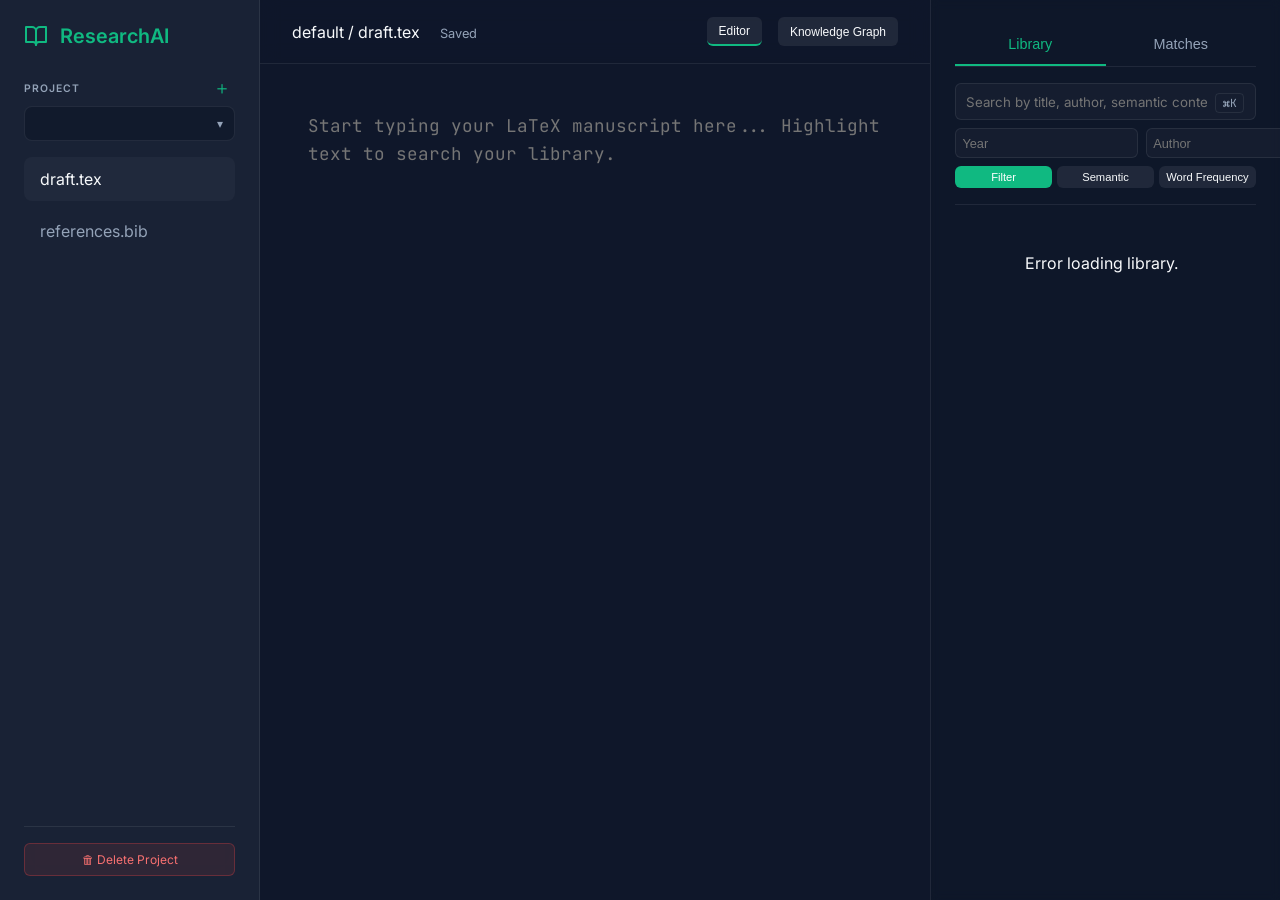
==== commit 1027cced: "Centralize data paths, optimize preprocessing & UI cleanup Introduce DATA_DIR-based config and ensur" ====
--- a/frontend_module/index.html
+++ b/frontend_module/index.html
@@ -65,7 +65,7 @@
             aria-label="New project name"
           />
           <div class="inline-modal-actions">
-            <button id="btn-create-project" class="action-btn-sm" disabled>
+            <button id="btn-create-project" class="action-btn-sm" disabled title="Type a project name to create">
               Create
             </button>
             <button id="btn-cancel-project" class="action-btn-sm secondary">
@@ -130,16 +130,13 @@
               >
             </div>
           </div>
-          <nav class="header-actions desktop-only">
-            <button id="btn-editor" class="view-btn active-view">Editor</button>
-            <button id="btn-graph" class="view-btn">Knowledge Graph</button>
+          <nav class="header-actions desktop-only" role="tablist">
+            <button id="btn-editor" class="view-btn active-view" role="tab" aria-selected="true" aria-controls="editor-workspace">Editor</button>
+            <button id="btn-graph" class="view-btn" role="tab" aria-selected="false" aria-controls="graph-workspace">Knowledge Graph</button>
           </nav>
-          <div class="actions">
-            <button id="auth-btn" class="view-btn">Login</button>
-          </div>
         </header>
 
-        <div class="editor-wrapper" id="editor-workspace">
+        <div class="editor-wrapper" id="editor-workspace" role="tabpanel" aria-labelledby="btn-editor">
           <textarea
             id="latex-editor"
             placeholder="Start typing your LaTeX manuscript here... Highlight text to search your library."
@@ -148,7 +145,7 @@
         </div>
 
         <!-- Knowledge Graph Workspace -->
-        <div id="graph-workspace">
+        <div id="graph-workspace" role="tabpanel" aria-labelledby="btn-graph">
           <svg
             id="graph-canvas"
             role="img"
@@ -243,22 +240,6 @@
             </svg>
             <span>Graph</span>
           </button>
-          <button id="mobile-btn-chat" class="mobile-nav-item" data-view="chat">
-            <svg
-              aria-hidden="true"
-              width="20"
-              height="20"
-              viewBox="0 0 24 24"
-              fill="none"
-              stroke="currentColor"
-              stroke-width="2"
-            >
-              <path
-                d="M21 15a2 2 0 0 1-2 2H7l-4 4V5a2 2 0 0 1 2-2h14a2 2 0 0 1 2 2z"
-              ></path>
-            </svg>
-            <span>AI Chat</span>
-          </button>
         </nav>
       </main>
 
@@ -282,33 +263,6 @@
             aria-selected="false"
           >
             Matches
-          </button>
-          <button
-            id="tab-chat"
-            class="panel-tab"
-            role="tab"
-            aria-controls="chat-container"
-            aria-selected="false"
-          >
-            Ask AI
-          </button>
-          <button
-            id="tab-potd"
-            class="panel-tab"
-            role="tab"
-            aria-controls="potd-container"
-            aria-selected="false"
-          >
-            POTD
-          </button>
-          <button
-            id="tab-seminal"
-            class="panel-tab"
-            role="tab"
-            aria-controls="seminal-container"
-            aria-selected="false"
-          >
-            Seminal
           </button>
         </div>
 
@@ -344,8 +298,8 @@
                   outline: none;
                   box-sizing: border-box;
                 "
-              />
-              <kbd
+               aria-describedby="library-search-shortcut" />
+              <kbd id="library-search-shortcut"
                 style="
                   position: absolute;
                   right: 0.75rem;
@@ -412,10 +366,11 @@
                 "
               />
             </div>
-            <div style="display: flex; gap: 0.3rem; flex-wrap: wrap">
+            <div style="display: flex; gap: 0.3rem; flex-wrap: wrap" role="group" aria-label="Search method">
               <button
                 id="btn-search-filter"
                 class="view-btn active"
+                aria-pressed="true"
                 style="
                   flex: 1;
                   justify-content: center;
@@ -428,6 +383,7 @@
               <button
                 id="btn-search-semantic"
                 class="view-btn"
+                aria-pressed="false"
                 style="
                   flex: 1;
                   justify-content: center;
@@ -440,6 +396,7 @@
               <button
                 id="btn-search-freq"
                 class="view-btn"
+                aria-pressed="false"
                 style="
                   flex: 1;
                   justify-content: center;
@@ -499,212 +456,6 @@
           </div>
         </div>
 
-        <div
-          id="chat-container"
-          class="panel-content"
-          style="display: none"
-          role="tabpanel"
-          aria-labelledby="tab-chat"
-        >
-          <div
-            id="chat-controls"
-            style="
-              padding: 10px;
-              border-bottom: 1px solid var(--glass-border);
-              text-align: center;
-            "
-          >
-            <button
-              id="btn-activate-ai"
-              class="view-btn"
-              style="
-                width: 100%;
-                justify-content: center;
-                background: var(--accent-color);
-                color: white;
-              "
-            >
-              Activate AI Chat
-            </button>
-            <div
-              id="ai-status"
-              role="status"
-              aria-live="polite"
-              class="text-secondary"
-              style="font-size: 0.8rem; margin-top: 5px"
-            >
-              Status: Offline
-            </div>
-          </div>
-          <div id="chat-messages">
-            <div class="chat-message assistant-msg">
-              Hi! Highlight some text and I can synthesize an answer based on
-              your library.
-            </div>
-          </div>
-          <div
-            class="chat-input-wrapper"
-            style="
-              flex-direction: column;
-              align-items: stretch;
-              padding: 0.5rem;
-              gap: 0;
-            "
-          >
-            <div
-              style="
-                display: flex;
-                width: 100%;
-                gap: 0.5rem;
-                align-items: center;
-              "
-            >
-              <textarea
-                id="chat-input"
-                aria-label="Chat input"
-                aria-describedby="chat-input-hint"
-                placeholder="Ask about the retrieved papers..."
-                style="flex: 1; resize: none; min-height: 40px"
-              ></textarea>
-              <button
-                id="btn-send-chat"
-                aria-label="Send"
-                title="Type a message to send"
-                disabled
-              >
-                ↑
-              </button>
-            </div>
-            <div
-              id="chat-input-hint"
-              style="
-                font-size: 0.7rem;
-                color: var(--text-secondary);
-                text-align: right;
-                margin-top: 4px;
-                pointer-events: none;
-                padding-right: 42px;
-              "
-            >
-              <kbd
-                style="
-                  font-family: var(--font-mono);
-                  background: transparent;
-                  border: 1px solid var(--glass-border);
-                  border-radius: 0.25rem;
-                  padding: 0.1rem 0.3rem;
-                "
-                >Enter</kbd
-              >
-              to send,
-              <kbd
-                style="
-                  font-family: var(--font-mono);
-                  background: transparent;
-                  border: 1px solid var(--glass-border);
-                  border-radius: 0.25rem;
-                  padding: 0.1rem 0.3rem;
-                "
-                >Shift + Enter</kbd
-              >
-              for new line
-            </div>
-          </div>
-        </div>
-        <div
-          id="potd-container"
-          class="panel-content"
-          style="display: none"
-          role="tabpanel"
-          aria-labelledby="tab-potd"
-        >
-          <div
-            class="text-secondary"
-            style="
-              font-size: 0.9rem;
-              text-align: center;
-              margin-top: 1rem;
-              margin-bottom: 1rem;
-            "
-          >
-            Top papers citing your library that you haven't read yet.
-          </div>
-          <div
-            style="
-              display: flex;
-              gap: 0.3rem;
-              flex-wrap: wrap;
-              margin-bottom: 1rem;
-            "
-          >
-            <button
-              id="btn-refresh-potd"
-              class="view-btn"
-              onclick="loadPOTD()"
-              style="
-                width: 100%;
-                background: var(--accent-color);
-                color: white;
-                justify-content: center;
-              "
-            >
-              Refresh POTD
-            </button>
-          </div>
-          <div
-            id="potd-list"
-            style="overflow-y: auto; flex: 1; padding-right: 0.5rem"
-          >
-            <!-- POTD results will go here -->
-          </div>
-        </div>
-
-        <div
-          id="seminal-container"
-          class="panel-content"
-          style="display: none"
-          role="tabpanel"
-          aria-labelledby="tab-seminal"
-        >
-          <div
-            class="text-secondary"
-            style="
-              font-size: 0.9rem;
-              text-align: center;
-              margin-top: 1rem;
-              margin-bottom: 1rem;
-            "
-          >
-            Foundational papers cited most frequently by your library.
-          </div>
-          <div
-            style="
-              display: flex;
-              gap: 0.3rem;
-              flex-wrap: wrap;
-              margin-bottom: 1rem;
-            "
-          >
-            <button
-              id="btn-refresh-seminal"
-              class="view-btn"
-              onclick="loadSeminal()"
-              style="
-                width: 100%;
-                background: var(--accent-color);
-                color: white;
-                justify-content: center;
-              "
-            >
-              Refresh Seminal
-            </button>
-          </div>
-          <div
-            id="seminal-list"
-            style="overflow-y: auto; flex: 1; padding-right: 0.5rem"
-          >
-            <!-- Seminal results will go here -->
-          </div>
         </div>
       </aside>
     </div>
@@ -720,7 +471,7 @@
         >
           &times;
         </button>
-        <iframe id="pdf-frame" src=""></iframe>
+        <iframe id="pdf-frame" src="" title="PDF Document Viewer"></iframe>
       </div>
     </div>
 
@@ -777,6 +528,7 @@
           id="graph-frame"
           src=""
           style="width: 100%; height: 100%; border: none; border-radius: 8px"
+          title="Knowledge Graph Explorer"
         ></iframe>
       </div>
     </div>
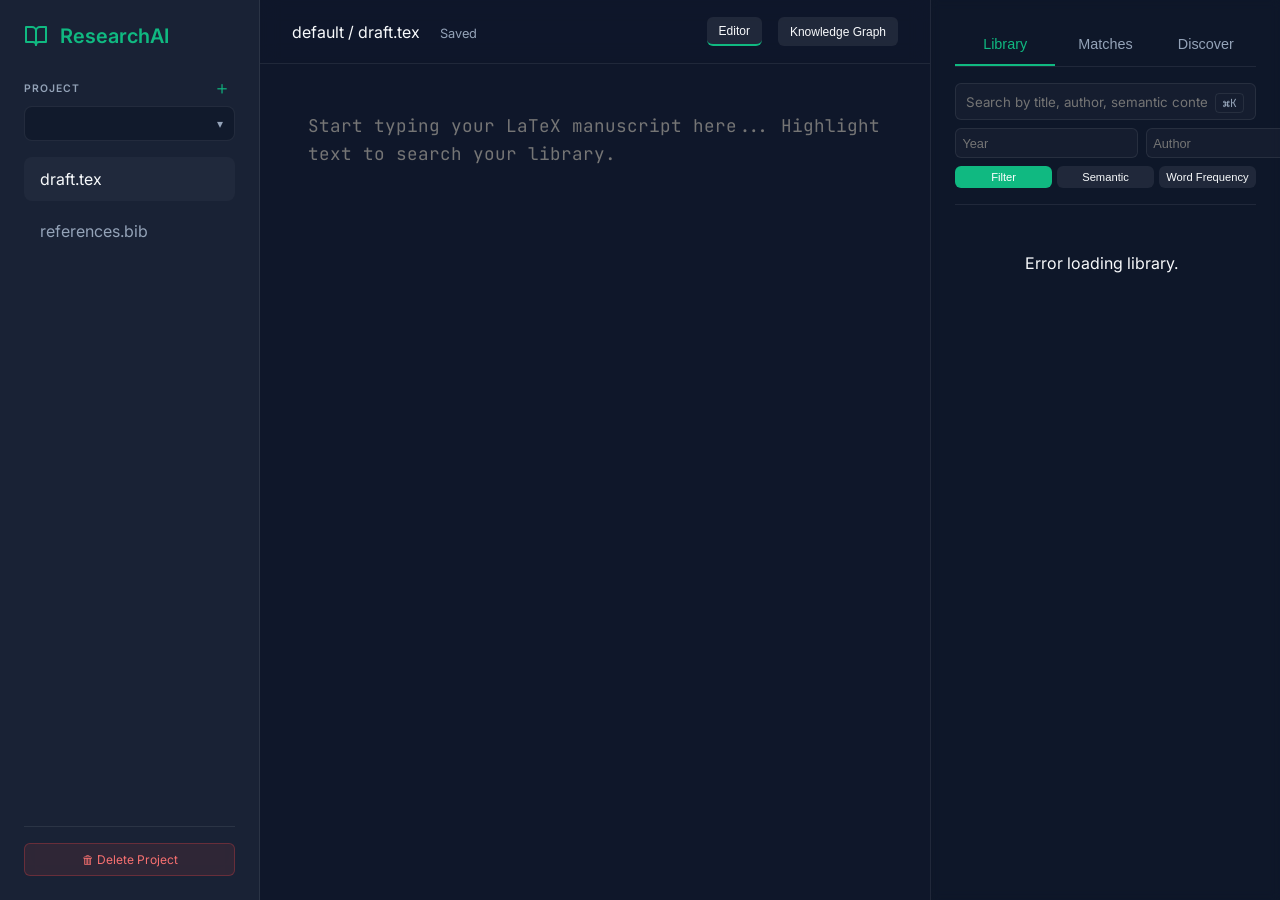
==== commit 1bd0a48c: "Fix bugs found in a full test pass, add literature discovery and an illustrated tutorial Bug fixes -" ====
--- a/frontend_module/index.html
+++ b/frontend_module/index.html
@@ -8,7 +8,7 @@
       name="description"
       content="AI-powered LaTeX editor with semantic search and citation management across multiple projects."
     />
-    <link rel="stylesheet" href="style.css?v=3" />
+    <link rel="stylesheet" href="style.css?v=4" />
     <!-- Load D3.js for Knowledge Graph -->
     <script src="https://d3js.org/d3.v7.min.js"></script>
   </head>
@@ -264,6 +264,16 @@
           >
             Matches
           </button>
+          <button
+            id="tab-discover"
+            class="panel-tab"
+            role="tab"
+            aria-controls="discover-container"
+            aria-selected="false"
+            title="Search arXiv, OpenAlex, Semantic Scholar and Crossref"
+          >
+            Discover
+          </button>
         </div>
 
         <div
@@ -456,6 +466,41 @@
           </div>
         </div>
 
+        <div
+          id="discover-container"
+          class="panel-content"
+          style="display: none"
+          role="tabpanel"
+          aria-labelledby="tab-discover"
+        >
+          <div class="discover-controls">
+            <input
+              type="text"
+              id="discover-input"
+              aria-label="Search the literature online"
+              placeholder="Search arXiv, OpenAlex, Semantic Scholar…"
+            />
+            <div class="discover-sources" role="group" aria-label="Databases">
+              <label><input type="checkbox" value="arxiv" checked /> arXiv</label>
+              <label><input type="checkbox" value="openalex" checked /> OpenAlex</label>
+              <label><input type="checkbox" value="semantic_scholar" checked /> S2</label>
+              <label><input type="checkbox" value="crossref" /> Crossref</label>
+            </div>
+            <div class="discover-buttons">
+              <button id="btn-discover-search" class="view-btn active">Search online</button>
+              <button id="btn-discover-selection" class="view-btn" title="Find literature for the text highlighted in the editor">From highlighted text</button>
+            </div>
+            <div id="discover-status" class="discover-status" role="status" aria-live="polite"></div>
+          </div>
+          <div id="discover-results">
+            <div class="empty-state" style="text-align: center; padding: 2rem 1rem">
+              <div style="font-size: 2rem; margin-bottom: 1rem" aria-hidden="true">🌐</div>
+              <div class="text-secondary" style="margin-bottom: 0.5rem; font-weight: 500">Find new papers</div>
+              <div style="font-size: 0.85rem; color: var(--text-secondary); opacity: 0.8">
+                Search online databases, or click <b>Related</b> on a library paper. <b>Add to library</b> downloads open-access PDFs into the inbox and indexes them.
+              </div>
+            </div>
+          </div>
         </div>
       </aside>
     </div>
@@ -534,6 +579,7 @@
     </div>
 
     <!-- Application Script -->
-    <script src="app.js?v=3"></script>
+    <script src="app.js?v=4"></script>
+    <script src="discover.js?v=1"></script>
   </body>
 </html>
--- a/frontend_module/style.css
+++ b/frontend_module/style.css
@@ -706,8 +706,14 @@
     display: none;
   }
 
+  /* .mobile-only forces display:flex !important; keep the overlay hidden
+     until the sidebar is opened, otherwise it blurs and blocks the whole UI */
+  .sidebar-overlay.mobile-only:not(.show) {
+    display: none !important;
+  }
+
   .sidebar-overlay.show {
-    display: block;
+    display: block !important;
   }
 
   /* Main Content adjustments */
@@ -877,3 +883,56 @@
     box-shadow: 0 4px 10px rgba(0, 0, 0, 0.5);
   }
 }
+
+/* Discover tab (online literature search) */
+.discover-controls {
+  display: flex;
+  flex-direction: column;
+  gap: 0.5rem;
+  padding-bottom: 1rem;
+  border-bottom: 1px solid var(--glass-border);
+  margin-bottom: 1rem;
+}
+#discover-input {
+  width: 100%;
+  box-sizing: border-box;
+  background: var(--glass-bg);
+  border: 1px solid var(--glass-border);
+  border-radius: 0.375rem;
+  color: var(--text-primary);
+  font-family: var(--font-sans);
+  padding: 0.6rem;
+  outline: none;
+}
+.discover-sources {
+  display: flex;
+  flex-wrap: wrap;
+  gap: 0.75rem;
+  font-size: 0.8rem;
+  color: var(--text-secondary);
+}
+.discover-sources label { display: flex; align-items: center; gap: 0.25rem; cursor: pointer; }
+.discover-buttons { display: flex; gap: 0.4rem; }
+.discover-buttons .view-btn { flex: 1; }
+.discover-status { font-size: 0.8rem; color: var(--text-secondary); min-height: 1em; }
+#discover-results { overflow-y: auto; }
+.discover-meta { font-size: 0.78rem; color: var(--text-secondary); margin-bottom: 0.4rem; }
+.discover-abstract {
+  font-size: 0.8rem;
+  color: var(--text-secondary);
+  margin-bottom: 0.6rem;
+  display: -webkit-box;
+  -webkit-line-clamp: 4;
+  -webkit-box-orient: vertical;
+  overflow: hidden;
+}
+.source-badge {
+  display: inline-block;
+  font-size: 0.68rem;
+  padding: 0.05rem 0.4rem;
+  margin-right: 0.25rem;
+  border-radius: 999px;
+  border: 1px solid var(--glass-border);
+  color: var(--text-secondary);
+}
+.source-badge.in-library { border-color: var(--accent-color); color: var(--accent-color); }
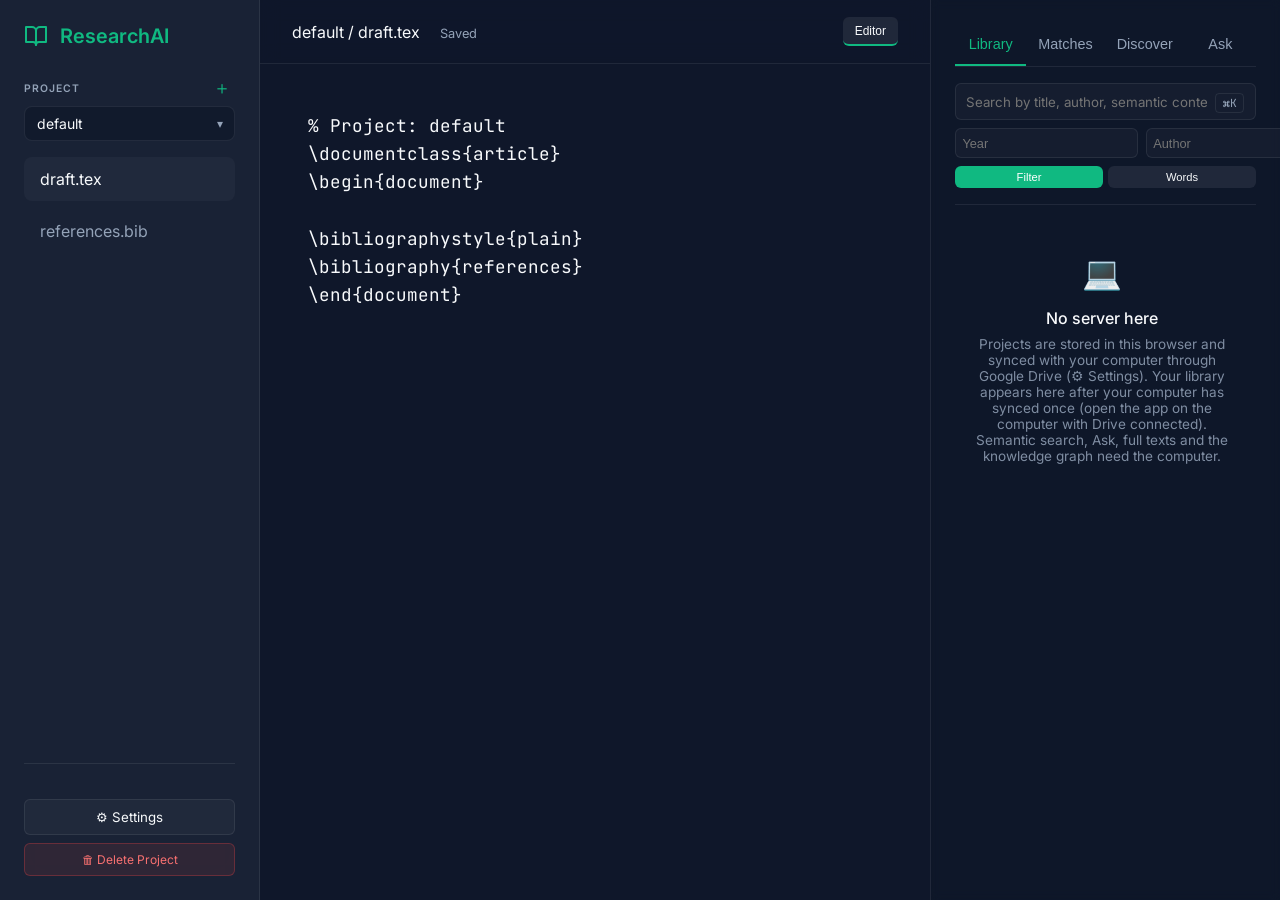
==== commit 79482a9f: "Add AI provider API keys, Google Drive sync and a phone (browser) mode AI provider (ai_module/): any" ====
--- a/frontend_module/index.html
+++ b/frontend_module/index.html
@@ -8,7 +8,7 @@
       name="description"
       content="AI-powered LaTeX editor with semantic search and citation management across multiple projects."
     />
-    <link rel="stylesheet" href="style.css?v=4" />
+    <link rel="stylesheet" href="style.css?v=5" />
     <!-- Load D3.js for Knowledge Graph -->
     <script src="https://d3js.org/d3.v7.min.js"></script>
   </head>
@@ -93,6 +93,10 @@
 
         <!-- Delete Project -->
         <div class="sidebar-footer">
+          <div id="sync-indicator" class="sync-indicator" role="status" aria-live="polite"></div>
+          <button id="btn-settings" class="settings-btn" title="AI provider and Google Drive sync">
+            ⚙ Settings
+          </button>
           <button
             id="btn-delete-project"
             class="danger-btn"
@@ -273,6 +277,16 @@
             title="Search arXiv, OpenAlex, Semantic Scholar and Crossref"
           >
             Discover
+          </button>
+          <button
+            id="tab-ask"
+            class="panel-tab"
+            role="tab"
+            aria-controls="ask-container"
+            aria-selected="false"
+            title="Ask a question answered from your library (needs an AI provider)"
+          >
+            Ask
           </button>
         </div>
 
@@ -391,7 +405,7 @@
                 Filter
               </button>
               <button
-                id="btn-search-semantic"
+                id="btn-search-semantic" data-server-only="1"
                 class="view-btn"
                 aria-pressed="false"
                 style="
@@ -502,6 +516,33 @@
             </div>
           </div>
         </div>
+              <div
+          id="ask-container"
+          class="panel-content"
+          style="display: none"
+          role="tabpanel"
+          aria-labelledby="tab-ask"
+        >
+          <div class="discover-controls">
+            <textarea id="ask-input" rows="3" aria-label="Question about your library"
+              placeholder="Ask a question — answered from your own papers, with citations"></textarea>
+            <div class="discover-buttons">
+              <button id="btn-ask" class="view-btn active">Ask</button>
+              <button id="btn-ask-selection" class="view-btn" title="Use the text highlighted in the editor">Use highlighted text</button>
+            </div>
+            <div id="ask-status" class="discover-status" role="status" aria-live="polite"></div>
+          </div>
+          <div id="ask-results">
+            <div class="empty-state" style="text-align: center; padding: 2rem 1rem">
+              <div style="font-size: 2rem; margin-bottom: 1rem" aria-hidden="true">💬</div>
+              <div class="text-secondary" style="margin-bottom: 0.5rem; font-weight: 500">Ask your library</div>
+              <div style="font-size: 0.85rem; color: var(--text-secondary); opacity: 0.8">
+                The answer uses only the most relevant papers of your library and cites them as [1], [2]…
+                Needs an AI provider (⚙ Settings).
+              </div>
+            </div>
+          </div>
+        </div>
       </aside>
     </div>
 
@@ -579,7 +620,15 @@
     </div>
 
     <!-- Application Script -->
-    <script src="app.js?v=4"></script>
+    <script src="sync-merge.js?v=1"></script>
+    <script src="project-store.js?v=1"></script>
+    <script src="google-auth.js?v=1"></script>
+    <script src="drive-sync.js?v=1"></script>
+    <script src="literature-core.js?v=1"></script>
+    <script src="phone-library.js?v=1"></script>
+    <script src="app.js?v=5"></script>
     <script src="discover.js?v=1"></script>
+    <script src="ask.js?v=1"></script>
+    <script src="settings.js?v=1"></script>
   </body>
 </html>
--- a/frontend_module/style.css
+++ b/frontend_module/style.css
@@ -936,3 +936,58 @@
   color: var(--text-secondary);
 }
 .source-badge.in-library { border-color: var(--accent-color); color: var(--accent-color); }
+
+/* Settings panel, sync indicator, Ask tab */
+.settings-btn {
+  width: 100%;
+  margin-bottom: 0.5rem;
+  padding: 0.55rem;
+  border-radius: 0.375rem;
+  border: 1px solid var(--glass-border);
+  background: var(--glass-bg);
+  color: var(--text-primary);
+  cursor: pointer;
+  font-family: var(--font-sans);
+}
+.settings-btn:hover { border-color: var(--accent-color); }
+.sync-indicator { font-size: 0.75rem; color: var(--text-secondary); min-height: 1.1em; margin-bottom: 0.4rem; }
+.settings-content { max-width: 560px; width: 92vw; max-height: 90vh; overflow-y: auto; height: auto; }
+.settings-body { padding: 0 1.25rem 1.25rem; }
+.settings-section { border-top: 1px solid var(--glass-border); padding-top: 1rem; margin-top: 1rem; }
+.settings-section h3 { font-size: 1rem; margin: 0 0 0.5rem; color: var(--text-primary); }
+.settings-section label { display: flex; flex-direction: column; gap: 0.25rem; font-size: 0.85rem;
+  color: var(--text-secondary); margin: 0.6rem 0; }
+.settings-section input[type="text"], .settings-section input[type="password"], .settings-section select,
+#ask-input {
+  background: var(--glass-bg);
+  border: 1px solid var(--glass-border);
+  border-radius: 0.375rem;
+  color: var(--text-primary);
+  font-family: var(--font-sans);
+  padding: 0.55rem;
+  box-sizing: border-box;
+  width: 100%;
+}
+.settings-section label.settings-check { flex-direction: row; align-items: center; gap: 0.5rem; }
+.settings-note { font-size: 0.82rem; color: var(--text-secondary); line-height: 1.45; }
+.settings-note a { color: var(--accent-color); }
+.settings-hint { font-size: 0.75rem; color: var(--text-secondary); margin-top: -0.3rem; }
+.settings-actions { display: flex; gap: 0.5rem; margin-top: 0.5rem; }
+.settings-status { font-size: 0.82rem; color: var(--text-secondary); margin-top: 0.5rem; min-height: 1.2em; }
+#ask-input { resize: vertical; min-height: 4.5rem; }
+.ask-answer { font-size: 0.9rem; line-height: 1.55; color: var(--text-primary); }
+.ask-answer p { margin: 0 0 0.7rem; }
+.ask-ref { color: var(--accent-color); text-decoration: none; font-weight: 600; }
+#ask-results { overflow-y: auto; }
+#settings-modal { z-index: 3000; }
+.settings-content .modal-header {
+  display: flex;
+  justify-content: space-between;
+  align-items: center;
+  padding: 1rem 1.25rem 0;
+}
+.settings-content .modal-header h2 { margin: 0; font-size: 1.2rem; color: var(--text-primary); }
+.settings-content .close-modal { position: static; }
+/* Browser mode (no server): hide what needs the server */
+.browser-mode button[onclick^="openQuickGraph"],
+.browser-mode #mobile-btn-graph { display: none !important; }
